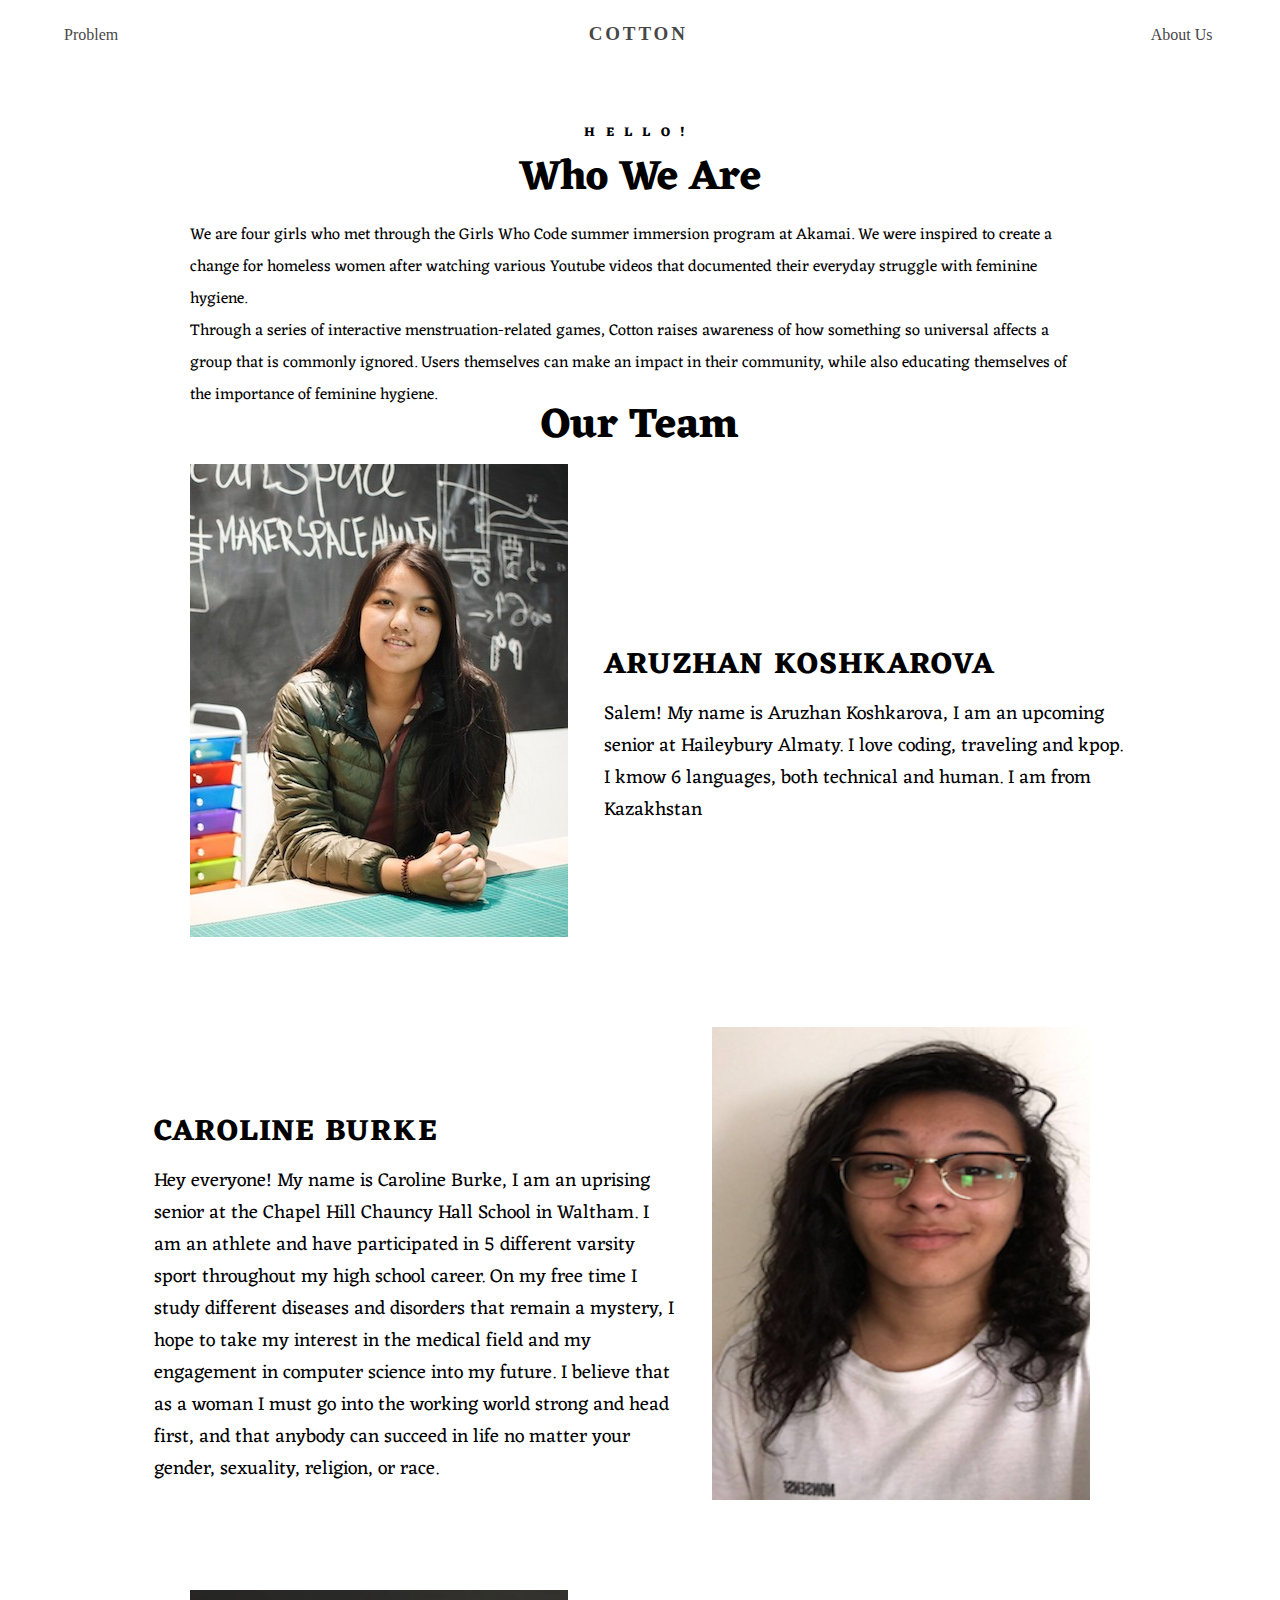
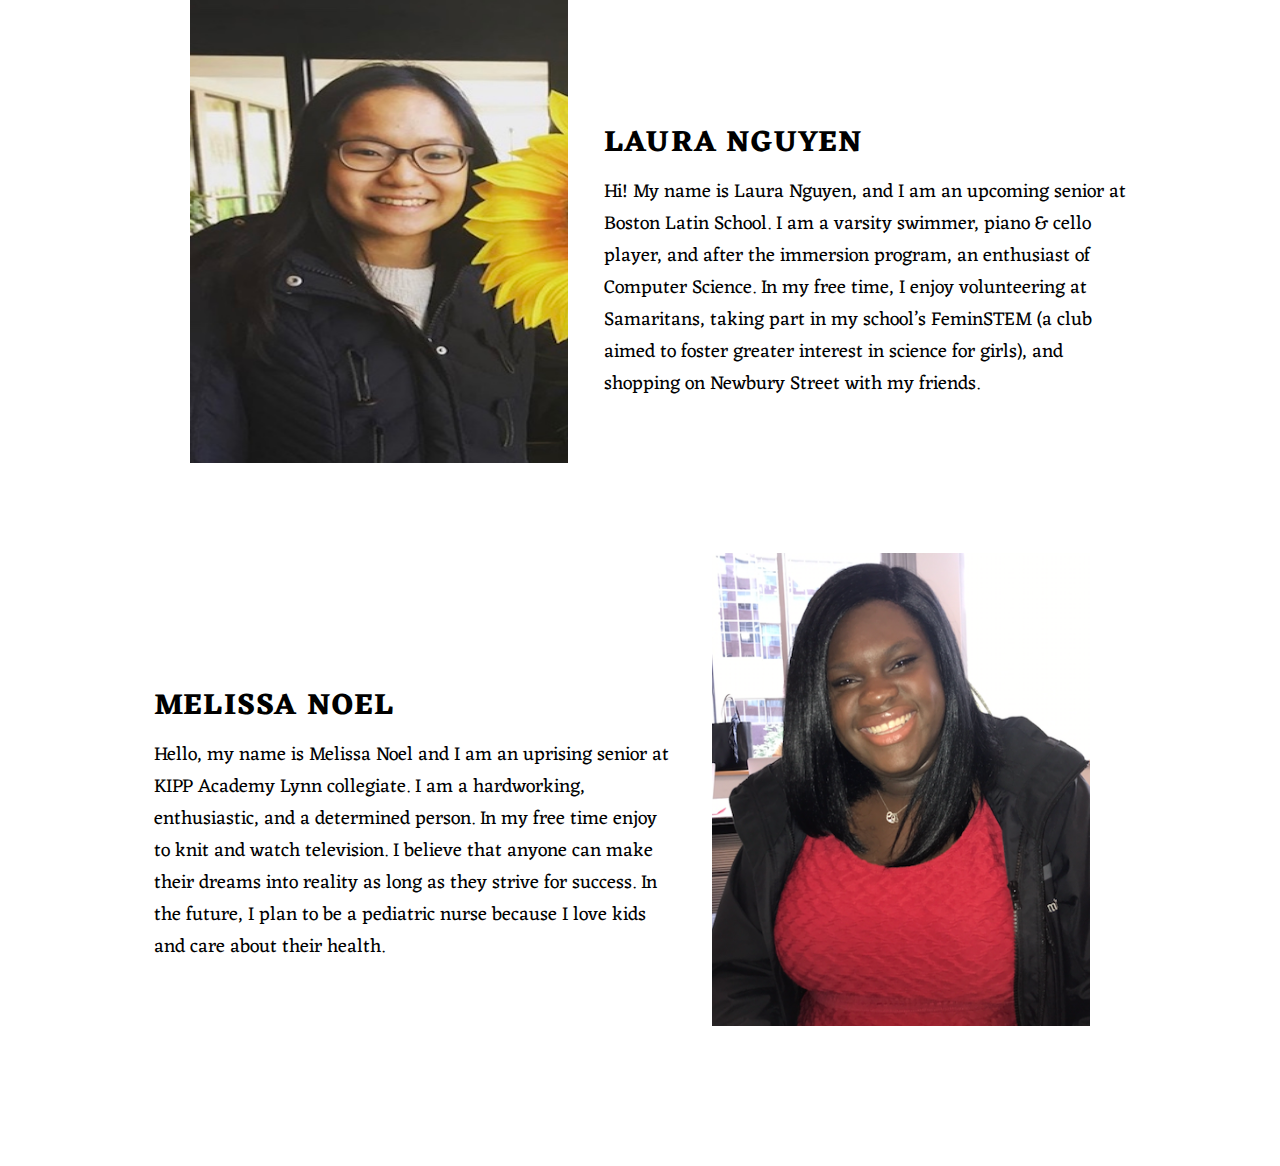
==== about.html @ e8cbbf03 "Update about.html" ====
<!DOCTYPE html>
<html lang="en" dir="ltr">
  <head>
    <meta charset="utf-8">
    <title>Cotton | About Us</title>
    <link rel="stylesheet" href="assets/css/main.css">
    <link href="https://fonts.googleapis.com/css?family=Eczar" rel="stylesheet">


  </head>
  <body>
    <header class="site-header">
      <div class="problem">
        <a href="problem.html">
          <span>Problem</span>
        </a>
      </div>
      <div class="cotton">
        <a href="index.html">
          <span>Cotton</span>
        </a>
      </div>
      <div class="about">
        <a href="about.html">
          <span>About Us</span>
        </a>
      </div>
    </header>
      <!-- <div class="container">
        <div class="welcome">
          <h2>
            <span>Welcome</span>
          </h2>
        </div>
      </div> -->
      <div class="main-about">
        <div class="who">
          <h3>hello!</h3>
          <h1>Who We Are</h1>
        </div>
        <p>We are four girls who met through the Girls Who Code summer immersion program at Akamai. We were inspired to create a change for homeless women after watching various Youtube videos that documented their everyday struggle with feminine hygiene. </p>
        <p>Through a series of interactive menstruation-related games, Cotton raises awareness of how something so universal affects a group that is commonly ignored. Users themselves can make an impact in their community, while also educating themselves of the importance of feminine hygiene.</p>

        <div class="team-block">
          <h1>Our Team</h1>

          <div class="bio-block-left bio-block">
            <div class="portrait">
              <div class="agile-list">
                <img src="assets/img/Aruzhan.jpg" alt="Aruzhan">

              </div>
            </div>

            <div class="bio">
              <div class="bio-info">
                <h2 id="aruzhan">Aruzhan Koshkarova</h2>
                <p>Salem! My name is Aruzhan Koshkarova, I am an upcoming senior at Haileybury Almaty. I love coding, traveling and kpop. I kmow 6 languages, both technical and human. I am from Kazakhstan </p>
              </div>
            </div>
          </div>



          <div class="bio-block-right bio-block">

            <div class="portrait">
              <div class="agile-list">
                <img src="assets/img/Caroline.PNG" alt="Caroline">

              </div>
            </div>

            <div class="bio">
                <div class="bio-info">
                  <h2 id="caroline">Caroline Burke</h2>
                  <p>Hey everyone! My name is Caroline Burke, I am an uprising senior at the Chapel Hill Chauncy Hall School in Waltham. I am an athlete and have participated in 5 different varsity sport throughout my high school career. On my free time I study different diseases and disorders that remain a mystery, I hope to take my interest in the medical field and my engagement in computer science into my future. I believe that as a woman I must go into the working world strong and head first, and that anybody can succeed in life no matter your gender, sexuality, religion, or race. </p>
                </div>
            </div>

          </div>

          <div class="bio-block-left bio-block">
            <div class="portrait">
              <div class="agile-list">
                <img src="assets/img/Laura.jpg" alt="Laura">

              </div>
            </div>

            <div class="bio">
              <div class="bio-info">
                <h2 id="laura">Laura Nguyen</h2>

<p>Hi! My name is Laura Nguyen, and I am an upcoming senior at Boston Latin School. I am a varsity swimmer, piano & cello player, and after the immersion program, an enthusiast of Computer Science. In my free time, I enjoy volunteering at Samaritans, taking part in my school’s FeminSTEM (a club aimed to foster greater interest in science for girls), and shopping on Newbury Street with my friends. </p>

              </div>
            </div>
          </div>


          <div class="bio-block-right bio-block">

            <div class="portrait">
              <div class="agile-list">
                <img src="assets/img/Melissa.PNG" alt="Melissa">

              </div>
            </div>

            <div class="bio">
                <div class="bio-info">
                  <h2 id="melissa">Melissa Noel</h2>
                  <p>Hello, my name is Melissa Noel and I am an uprising senior at KIPP Academy Lynn collegiate. I am a hardworking, enthusiastic, and a determined person. In my free time enjoy to knit and watch television. I believe that anyone can make their dreams into reality as long as they strive for success. In the future, I plan to be a pediatric nurse because I love kids and care about their health.

  </p>
                </div>
            </div>

          </div>




        </div>


<!--

          <div class="column ">
            <div class="aruzhan">
              <img src="assets/img/Aruzhan.jpg" alt="">
            </div>
          </div>


          <div class="column ">
            <div class="caroline">
              <img src="assets/img/Caroline.png" alt="">
            </div>
            <div class="column-info">

            </div>
          </div>


          <div class="column">
            <div class="melissa">
              <img src="assets/img/Melissa.png" alt="">
            </div>
            <div class="column-info">

            </div>
          </div>

          <div class="column ">
            <div class="laura">
              <img src="assets/img/Laura.jpg" alt="">
            </div>
            <div class="column-info">
              <h4>Laura Nguyen</h4>
              <p>Hi! My name is Laura Nguyen, and I am an upcoming senior at Boston Latin School. I am a varsity swimmer, piano & cello player, and after the immersion program, an enthusiast of Computer Science. In my free time, I enjoy volunteering at Samaritans, taking part in my school’s FeminSTEM (a club aimed to foster greater interest in science for girls), and shopping on Newbury Street with my friends. </p>
            </div>
          </div> -->

        <!-- <div class="contact">
          <form action="/action_page.php">
            <label for="fname">First Name</label>
            <input type="text" id="fname" name="firstname" placeholder="Your name..">

            <label for="lname">Last Name</label>
            <input type="text" id="lname" name="lastname" placeholder="Your last name..">

            <label for="country">Country</label>
            <select id="country" name="country">
              <option value="australia">Kazakhstan</option>
              <option value="canada">Canada</option>
              <option value="usa">USA</option>
            </select>

            <input type="submit" value="Submit">
          </form>
        </div> -->
      </div>


  </body>
</html>
---- assets/css/main.css ----
*{
  margin: 0;
  padding: 0;
  border: 0;
}

body{
  background-color: #fff;
  font-family: 'Eczar', serif;
  font-weight: 400;
  font-style: normal;
  font-size: 16px;
  line-height: 2em;
  letter-spacing: 0em;
  text-rendering: optimizeLegibility;

}

a:link{
    text-decoration: none;
    outline: none;
    color: #474747;
}

h1{
  font-size: 36px;
}


.site-header{
  font-family: europa;
  padding-right: 5vw;
  padding-left: 5vw;
  margin: 1.5vw auto;
  margin-bottom: 3.5vh;
}

.problem , .cotton , .about{
  flex: 1 1 0px;
  width: 33%;
  display: inline-block;
  color:#474747;
}

.problem{
  text-align: left;
  color: #474747;
}

.cotton{
  text-align: center;
  text-decoration: none;
  font-weight: 700;
  font-style: normal;
  font-size: 19px;
  line-height: 1.6em;
  letter-spacing: .15em;
  text-transform: uppercase;
  color: #474747;
}

.about{
  text-align: right;
  color: #474747;
}

.container{
  max-width: 1200px;
  margin: 0 auto;
}

.banner-wrapper{
  background-repeat: no-repeat;
  background-position: top;
}

.logo{
  text-align: center;
  margin: 0 auto;
  vertical-align: middle;
  padding-top: 150px;
  padding-bottom: 150px;
}

.logo img{
  margin-bottom: 10px;
  display: block;
  margin-left: auto;
  margin-right: auto;
  background-position: center;

}

.motto{
  margin-top: 10px;
}
.motto h2{
  font-family: 'Eczar', serif;
  text-align: center;
  font-weight: 500;
  font-style: normal;
  font-size: 18px;
  line-height: 3em;
  letter-spacing: 0em;
  text-transform: uppercase;
}

.purpose{
  max-width: 1000px;
  margin: 0 auto;

}

.purpose-info{
  font-size:20px;
}

.copy{
  float: right;
}

.main-slider{
  padding-top: 50px;
  overflow: hidden;
  min-height: 615px;

  max-width: 1000px;
  position: relative;
  margin: auto;
}

.item{
  overflow: hidden;
}


.slider-list{
	position: relative;
}

/* .electric-tower{
	width: 900px;
	min-height: 600px;
	float: left;
	background-position: cover;
	background-position-y:center;
} */

.period{
  width: auto;
  height: auto;
}


.w3-content{
  /* max-width:980px; */
  margin:auto;
}

.w3-section,.w3-code{
  margin-top:16px!important;
  margin-bottom:16px!important;
}

.problem-info{
  margin-top: 2%;
}

.problem-container{
  max-width: 900px;
  margin: 0 auto;
}

.row-number{
  display: inline-block;
  width: 32%;
  float: left;
  margin-left: 5px;

}

.row-info{
  display: inline-block;
  width: 65%;
  margin-left: 20px;
}

.row{
  margin-bottom: 10%;
}


.welcome{
  text-align: center;
  margin: 0 auto;
  vertical-align: middle;
  padding-top: 80px;
  padding-bottom: 80px;
}

.welcome span{
  border-bottom: 3px solid #231f20;
  font-weight: 700;
  line-height: 1em;
  letter-spacing: .135em;
  padding-bottom: .125em;
  text-transform: uppercase;
}


.main-about{
  padding: 50px 8%;
  max-width: 900px;
  margin: 0 auto;
}

.who{
  padding-left: 17px;
  padding-right: 17px;
}


.who h3{
  /* font-family: 'BrownStd-Bold' !important; */
  letter-spacing: .8em !important;
  color: #000;
  font-size: 13px;
  line-height: 0px !important;
  text-align: center;
  text-transform: uppercase;
  margin: 0em 0 .5em;
}

.who h1{
  font-size: 42px !important;
  text-align: center;
  /* font-family: 'BrownStd-Regular' !important; */
  color: #000;
  max-width: 1000px !important;
  margin: 0 auto !important;
  font-weight: 700;
  text-transform: none;
  font-style: normal;
  letter-spacing: 0px;
  text-decoration: none;
  line-height: 80px;
}


.column{
  display: inline-block;
  margin-top: 10px;
  margin-left: 20px;
  margin-right: 20px;
  max-width: 300px
}

.column-info h4{
  text-align: center;
  margin: 0 auto !important;
}


.contact {
  margin-top: 50px;
  border-radius: 5px;
  padding: 20px;
  border-color: #f2f2f2;
  border-style: solid;
  border-width: 3px;
}

/* .aruzhan{
  border-radius: 50%;
  border-width: 1px;
  border-style: solid;
  width: 200px;
  height: 200px;
  overflow: hidden;
  display: inline-block;
  border-color: #6e6e6e;
  text-align: center;
}

.aruzhan img{
  width: 250px;
  height: 300px;
  vertical-align: middle;
}

.caroline{
  border-radius: 50%;
  border-width: 1px;
  border-style: solid;
  width: 200px;
  height: 200px;
  overflow: hidden;
  display: inline-block;
  border-color: #6e6e6e;
  text-align: center;
}

.caroline img{
  width: 200px;
  height: 280px;
  vertical-align: middle;
}

.melissa{
  border-radius: 50%;
  border-width: 1px;
  border-style: solid;
  width: 200px;
  height: 200px;
  overflow: hidden;
  display: inline-block;
  border-color: #6e6e6e;
  text-align: center;
}

.melissa img{
  width: 240px;
  height: 280px;
  vertical-align: middle;
}

.laura{
  border-radius: 50%;
  border-width: 1px;
  border-style: solid;
  width: 200px;
  height: 200px;
  overflow: hidden;
  display: inline-block;
  border-color: #6e6e6e;
  text-align: center;
}

.laura img{
  width: 220px;
  height: 340px;
} */
.team-block .bio-block-left .portrait{
  width: 42%;
  margin-right: auto;
  position: relative;
}

.team-block .bio-block-right .portrait {
  width: 42%;
  margin-left: auto;
  position: relative;

}

.team-block .bio-block{
  display: flex;
  -webkit-box-orient: horizontal;
  -webkit-box-direction: normal;
  flex-direction: row;
  -webkit-box-pack: center;
  justify-content: center;
  flex-wrap: wrap;
  width: 100%;
  position: relative;
  margin-bottom: 10%;
}


.team-block h1{
  /* letter-spacing: .8em !important; */
  color: #000;
  font-size: 42px !important;
  /* line-height: 0px !important; */
  text-align: center;
  /* text-transform: uppercase; */
  margin: 0em 0 .5em;
}

.agile-list{
  display: block;
  overflow: hidden;
  position: relative;
  width: 100%;
}

.agile-list img{
  width: 400px;
  height: 473px;
  vertical-align: middle;
}

.team-block .bio-block-left .bio {
    width: 58%;
    position: absolute;
    top: 50%;
    left: 46%;
    -webkit-transform: translateY(-50%);
    transform: translateY(-50%);
    z-index: 103;
}


.team-block .bio-block-right .bio {
  width: 58%;
  position: absolute;
  top: 50%;
  right: 46%;
  -webkit-transform: translateY(-50%);
  transform: translateY(-50%);
  z-index: 103;
}

.bio-info{
  transform: matrix(1, 0, 0, 1, 0, 37.4198);
}

.team-block .bio-block .bio h2 {
    text-transform: uppercase;
    letter-spacing: .075rem;
    padding-bottom: 1rem;
    font-size: 30px!important;

}

.team-block .bio-block .bio p {
    font-size: 1.2rem;
}


input[type=text], select {
    width: 100%;
    padding: 12px 20px;
    margin: 8px 0;
    display: inline-block;
    border: 1px solid #ccc;
    border-radius: 4px;
    box-sizing: border-box;
}

input[type=submit] {
    width: 100%;
    background-color: #4CAF50;
    color: white;
    padding: 14px 20px;
    margin: 8px 0;
    border: none;
    border-radius: 4px;
    cursor: pointer;
}

input[type=submit]:hover {
    background-color: #45a049;
}




.button {
  display: inline-block;
  border-radius: 4px;
  /* background-color: #2196F3; */
  background-color: #A0D755;
  border: none;
  color: #FFFFFF;
  text-align: center;
  font-size: 28px;
  padding: 20px;
  width: 200px;
  transition: all 0.5s;
  cursor: pointer;
  margin: 5px;
}


.button-wrapper{
  text-align: center;
  margin-top: 5%;
}

.button span {
  cursor: pointer;
  display: inline-block;
  position: relative;
  transition: 0.5s;
}

.button span:after {
  content: '\00bb';
  position: absolute;
  opacity: 0;
  top: 0;
  right: -20px;
  transition: 0.5s;
}

.button:hover span {
  padding-right: 25px;
}

.button:hover span:after {
  opacity: 1;
  right: 0;
}


.game-block{
  margin-top: 60px;
  text-align: center;
  display: block;
}

.game-column{
  margin-top: 40px;
  width:32%;
  text-align: center;
  display: inline-block;
  float: left;
}

.game-picture img{
  vertical-align: middle;
  width: 300px;
  height: 250px;
}

.game-container{
  text-align: center;
}
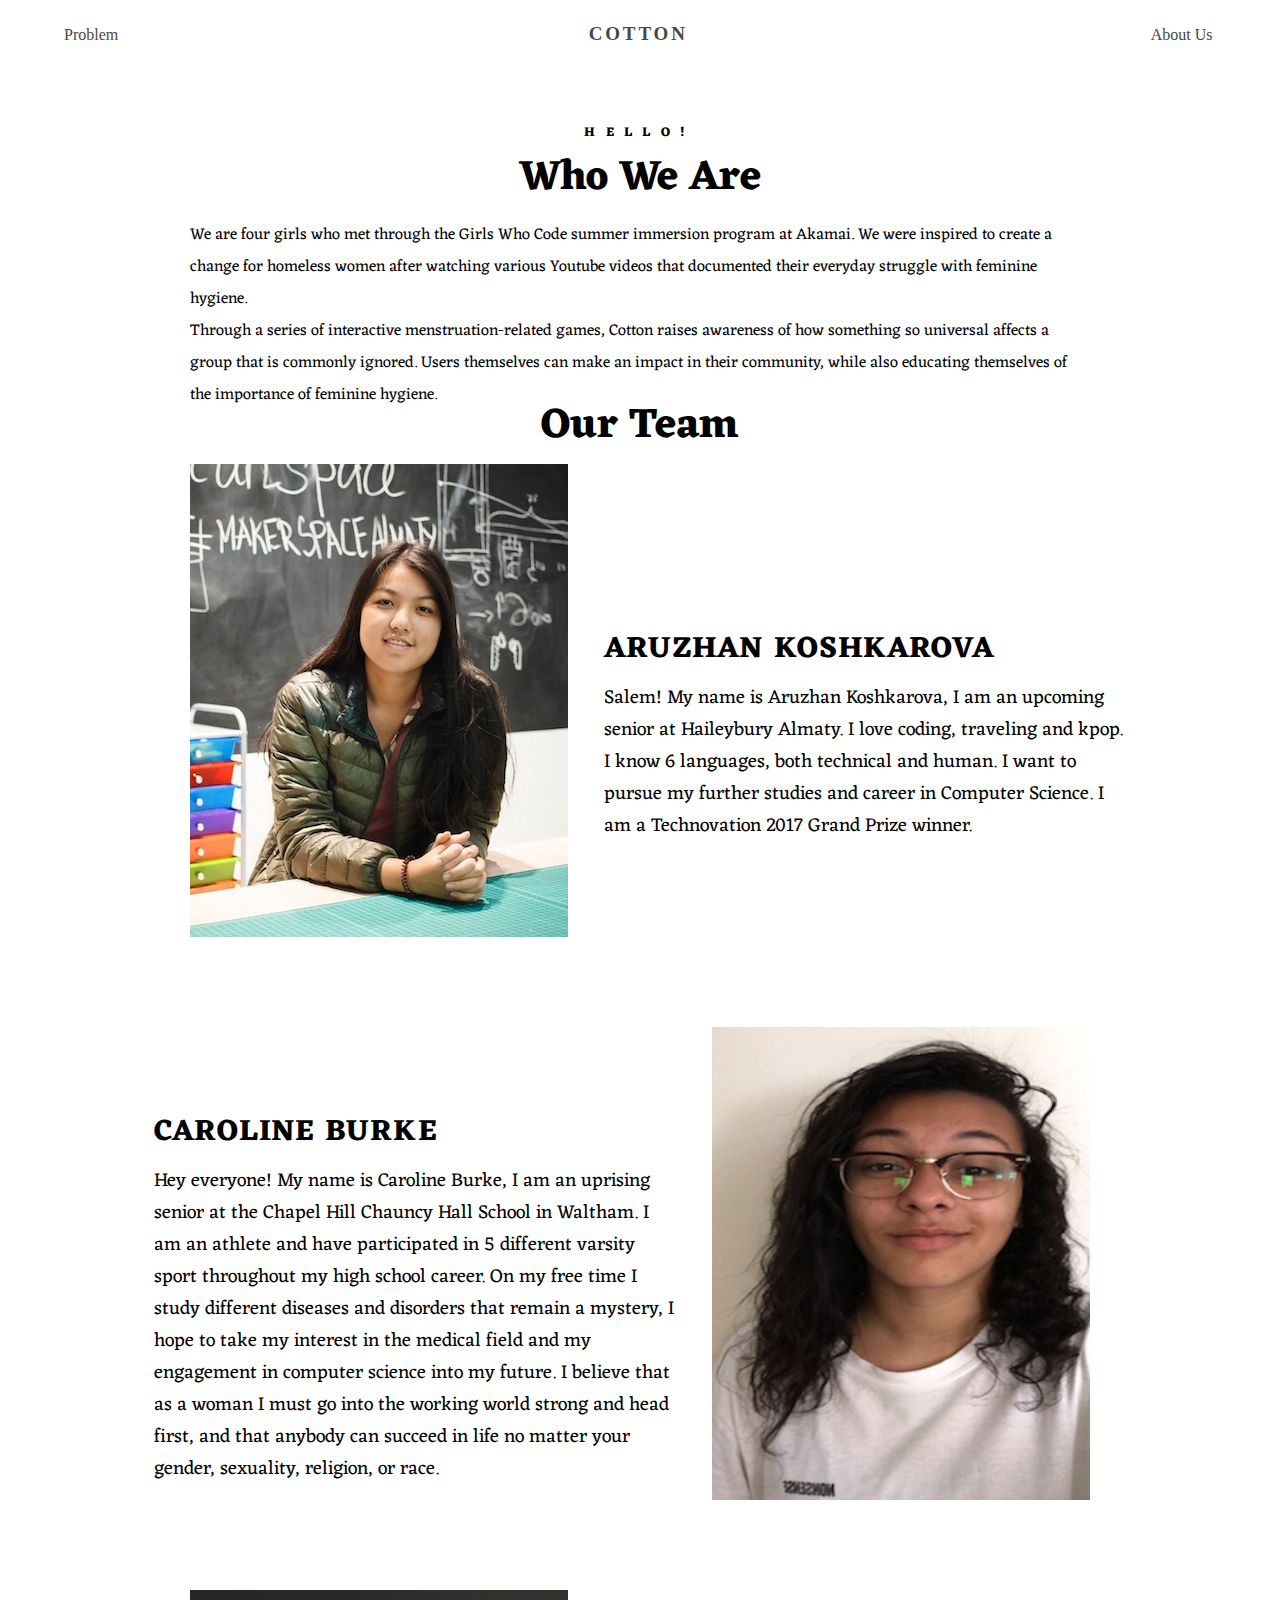
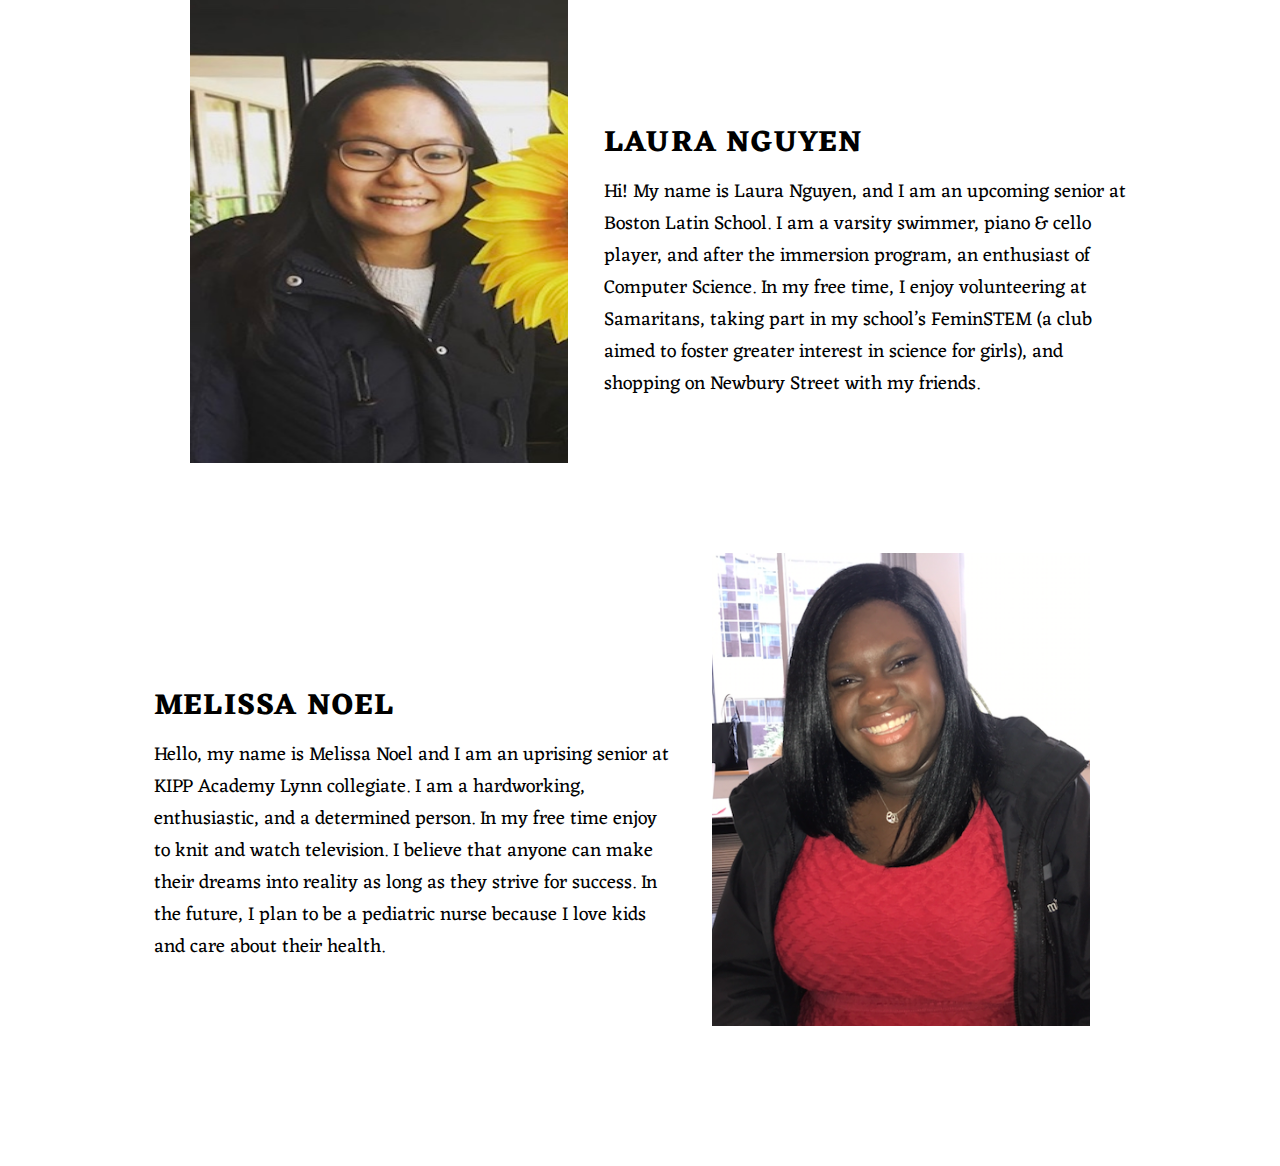
==== commit 3eedc4ee: "Changed the images names and bio-info about Aruzhan" ====
--- a/about.html
+++ b/about.html
@@ -55,7 +55,7 @@
             <div class="bio">
               <div class="bio-info">
                 <h2 id="aruzhan">Aruzhan Koshkarova</h2>
-                <p>Salem! My name is Aruzhan Koshkarova, I am an upcoming senior at Haileybury Almaty. I love coding, traveling and kpop. I kmow 6 languages, both technical and human. I am from Kazakhstan </p>
+                <p>Salem! My name is Aruzhan Koshkarova, I am an upcoming senior at Haileybury Almaty. I love coding, traveling and kpop. I know 6 languages, both technical and human. I want to pursue my further studies and career in Computer Science. I am a Technovation 2017 Grand Prize winner.</p>
               </div>
             </div>
           </div>
@@ -66,7 +66,7 @@
 
             <div class="portrait">
               <div class="agile-list">
-                <img src="assets/img/Caroline.PNG" alt="Caroline">
+                <img src="assets/img/Caroline.PNG" alt="Caroline"/>
 
               </div>
             </div>
@@ -83,7 +83,7 @@
           <div class="bio-block-left bio-block">
             <div class="portrait">
               <div class="agile-list">
-                <img src="assets/img/Laura.jpg" alt="Laura">
+                <img src="assets/img/Laura.jpg" alt="Laura"/>
 
               </div>
             </div>
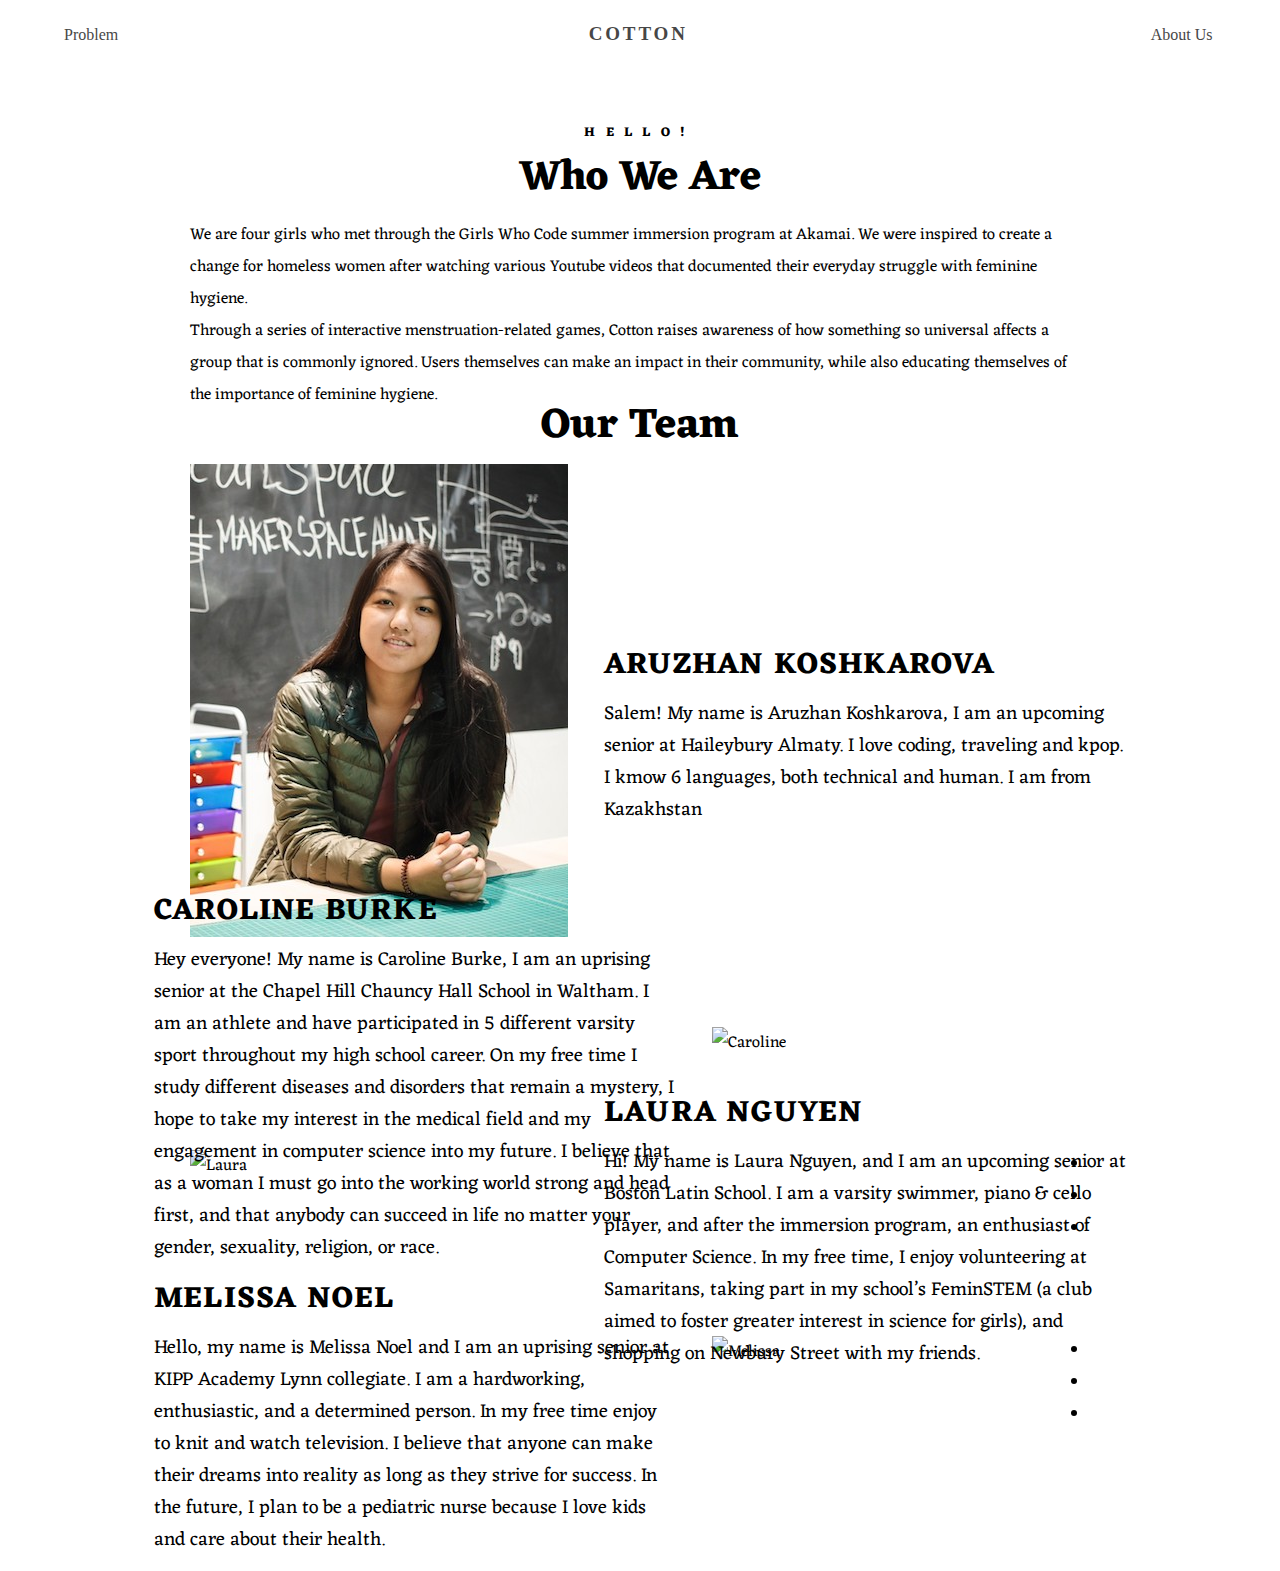
==== commit b5dc069d: "Update about.html" ====
--- a/about.html
+++ b/about.html
@@ -5,6 +5,12 @@
     <title>Cotton | About Us</title>
     <link rel="stylesheet" href="assets/css/main.css">
     <link href="https://fonts.googleapis.com/css?family=Eczar" rel="stylesheet">
+
+
+    <link type="text/css" media="all" href="assets/css/animate.css" rel="stylesheet" />
+
+    <link rel="stylesheet" href="https://use.fontawesome.com/releases/v5.2.0/css/all.css" integrity="sha384-hWVjflwFxL6sNzntih27bfxkr27PmbbK/iSvJ+a4+0owXq79v+lsFkW54bOGbiDQ" crossorigin="anonymous">
+
 
 
   </head>
@@ -55,8 +61,12 @@
             <div class="bio">
               <div class="bio-info">
                 <h2 id="aruzhan">Aruzhan Koshkarova</h2>
-                <p>Salem! My name is Aruzhan Koshkarova, I am an upcoming senior at Haileybury Almaty. I love coding, traveling and kpop. I know 6 languages, both technical and human. I want to pursue my further studies and career in Computer Science. I am a Technovation 2017 Grand Prize winner.</p>
-              </div>
+                <p>Salem! My name is Aruzhan Koshkarova, I am an upcoming senior at Haileybury Almaty. I love coding, traveling and kpop. I kmow 6 languages, both technical and human. I am from Kazakhstan </p>
+              </div>
+            </div>
+
+            <div class="">
+
             </div>
           </div>
 
@@ -66,7 +76,7 @@
 
             <div class="portrait">
               <div class="agile-list">
-                <img src="assets/img/Caroline.PNG" alt="Caroline"/>
+                <img src="assets/img/Caroline.png" alt="Caroline">
 
               </div>
             </div>
@@ -83,7 +93,7 @@
           <div class="bio-block-left bio-block">
             <div class="portrait">
               <div class="agile-list">
-                <img src="assets/img/Laura.jpg" alt="Laura"/>
+                <img src="assets/img/laura.jpg" alt="Laura">
 
               </div>
             </div>
@@ -96,6 +106,15 @@
 
               </div>
             </div>
+
+            <div class="social">
+              <ul class="animated" data-animation="fadeIn" data-animation-delay="600">
+                  <!-- social icons -->
+                  <li><a class="ukie-icons hover-animate" href="https://github.com/oi7"><i class="fa fa-github"></i></a></li>
+                  <li><a class="ukie-icons hover-animate" href="https://www.linkedin.com/in/aruzhankoshkarova/"><i class="fa fa-linkedin"></i></a></li>
+                  <li><a class="ukie-icons hover-animate" href="https://www.youtube.com/channel/UCz8r_tDE19A_OWgdfBYfu8Q"><i class="fa fa-youtube"></i></a></li>
+              </ul>
+            </div>
           </div>
 
 
@@ -103,7 +122,7 @@
 
             <div class="portrait">
               <div class="agile-list">
-                <img src="assets/img/Melissa.PNG" alt="Melissa">
+                <img src="assets/img/melissa.png" alt="Melissa">
 
               </div>
             </div>
@@ -115,6 +134,15 @@
 
   </p>
                 </div>
+            </div>
+
+            <div class="social">
+              <ul class="animated" data-animation="fadeIn" data-animation-delay="600">
+                  <!-- social icons -->
+                  <li><a class="ukie-icons hover-animate" href="https://github.com/oi7"><i class="fa fa-github"></i></a></li>
+                  <li><a class="ukie-icons hover-animate" href="https://www.linkedin.com/in/aruzhankoshkarova/"><i class="fa fa-linkedin"></i></a></li>
+                  <li><a class="ukie-icons hover-animate" href="https://www.youtube.com/channel/UCz8r_tDE19A_OWgdfBYfu8Q"><i class="fa fa-youtube"></i></a></li>
+              </ul>
             </div>
 
           </div>
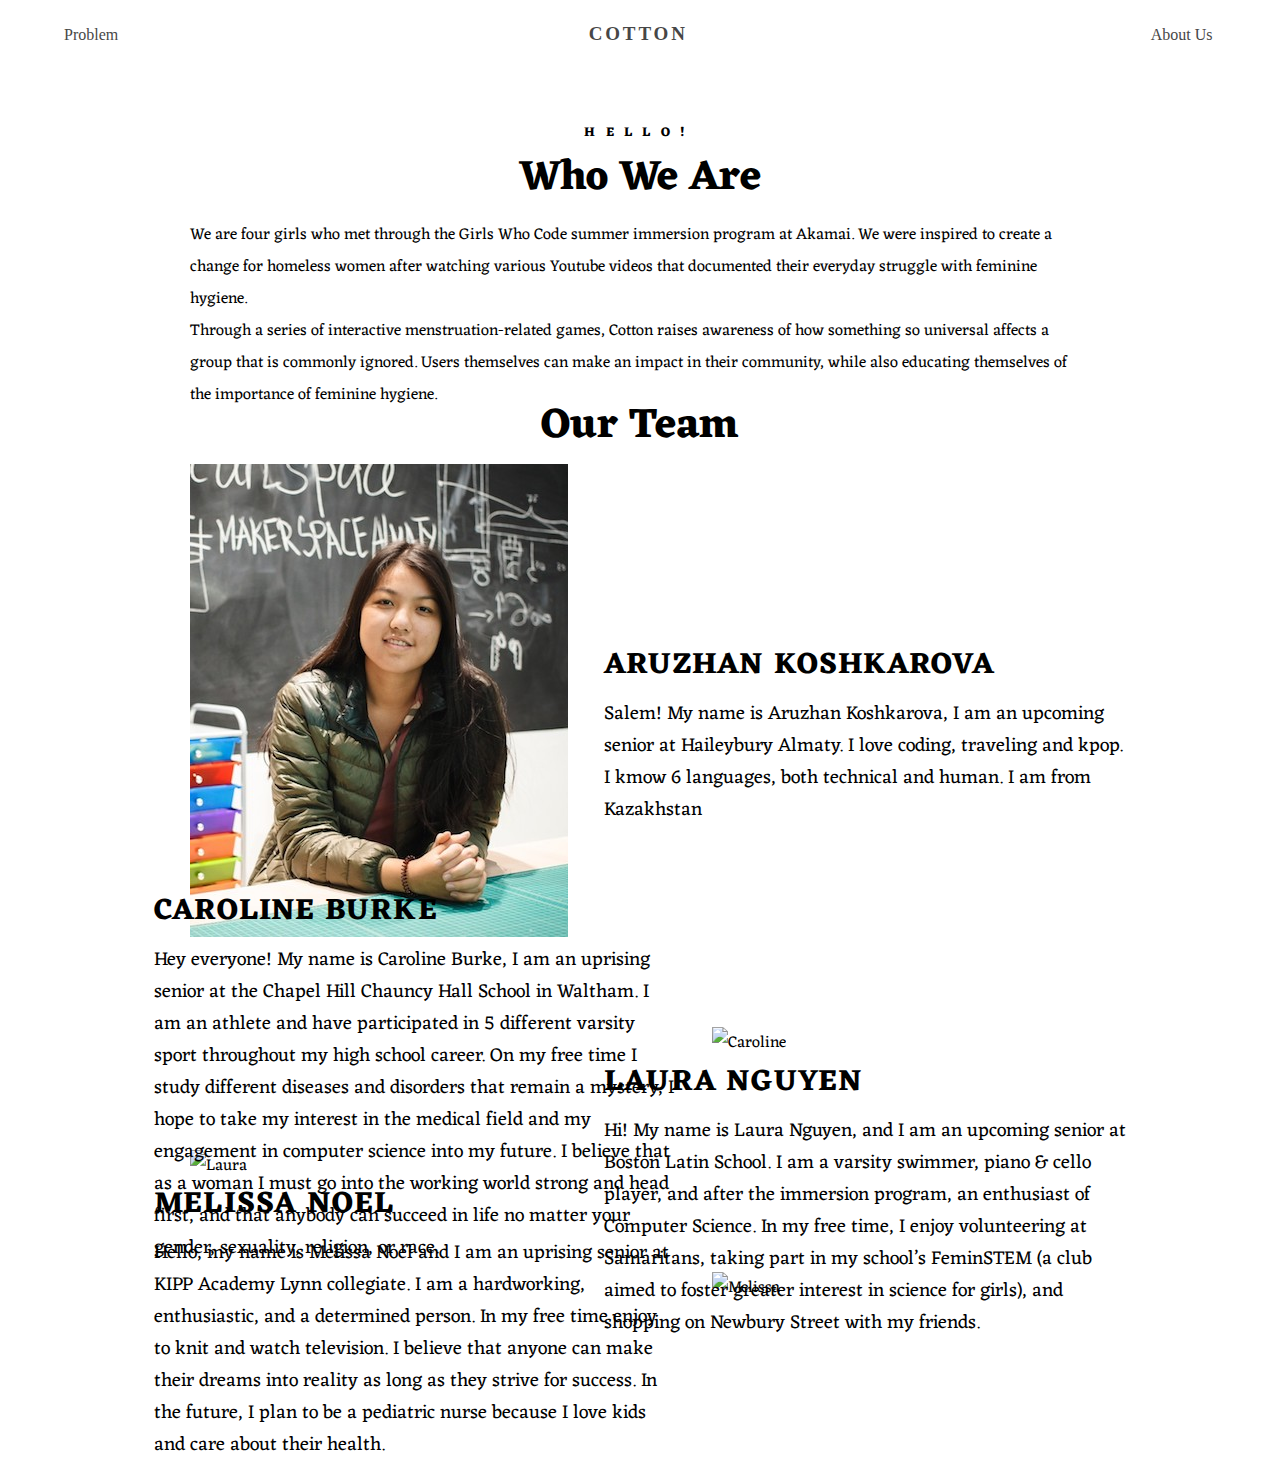
==== commit 74bfc144: "Update about.html" ====
--- a/about.html
+++ b/about.html
@@ -107,14 +107,7 @@
               </div>
             </div>
 
-            <div class="social">
-              <ul class="animated" data-animation="fadeIn" data-animation-delay="600">
-                  <!-- social icons -->
-                  <li><a class="ukie-icons hover-animate" href="https://github.com/oi7"><i class="fa fa-github"></i></a></li>
-                  <li><a class="ukie-icons hover-animate" href="https://www.linkedin.com/in/aruzhankoshkarova/"><i class="fa fa-linkedin"></i></a></li>
-                  <li><a class="ukie-icons hover-animate" href="https://www.youtube.com/channel/UCz8r_tDE19A_OWgdfBYfu8Q"><i class="fa fa-youtube"></i></a></li>
-              </ul>
-            </div>
+            
           </div>
 
 
@@ -136,14 +129,7 @@
                 </div>
             </div>
 
-            <div class="social">
-              <ul class="animated" data-animation="fadeIn" data-animation-delay="600">
-                  <!-- social icons -->
-                  <li><a class="ukie-icons hover-animate" href="https://github.com/oi7"><i class="fa fa-github"></i></a></li>
-                  <li><a class="ukie-icons hover-animate" href="https://www.linkedin.com/in/aruzhankoshkarova/"><i class="fa fa-linkedin"></i></a></li>
-                  <li><a class="ukie-icons hover-animate" href="https://www.youtube.com/channel/UCz8r_tDE19A_OWgdfBYfu8Q"><i class="fa fa-youtube"></i></a></li>
-              </ul>
-            </div>
+
 
           </div>
 
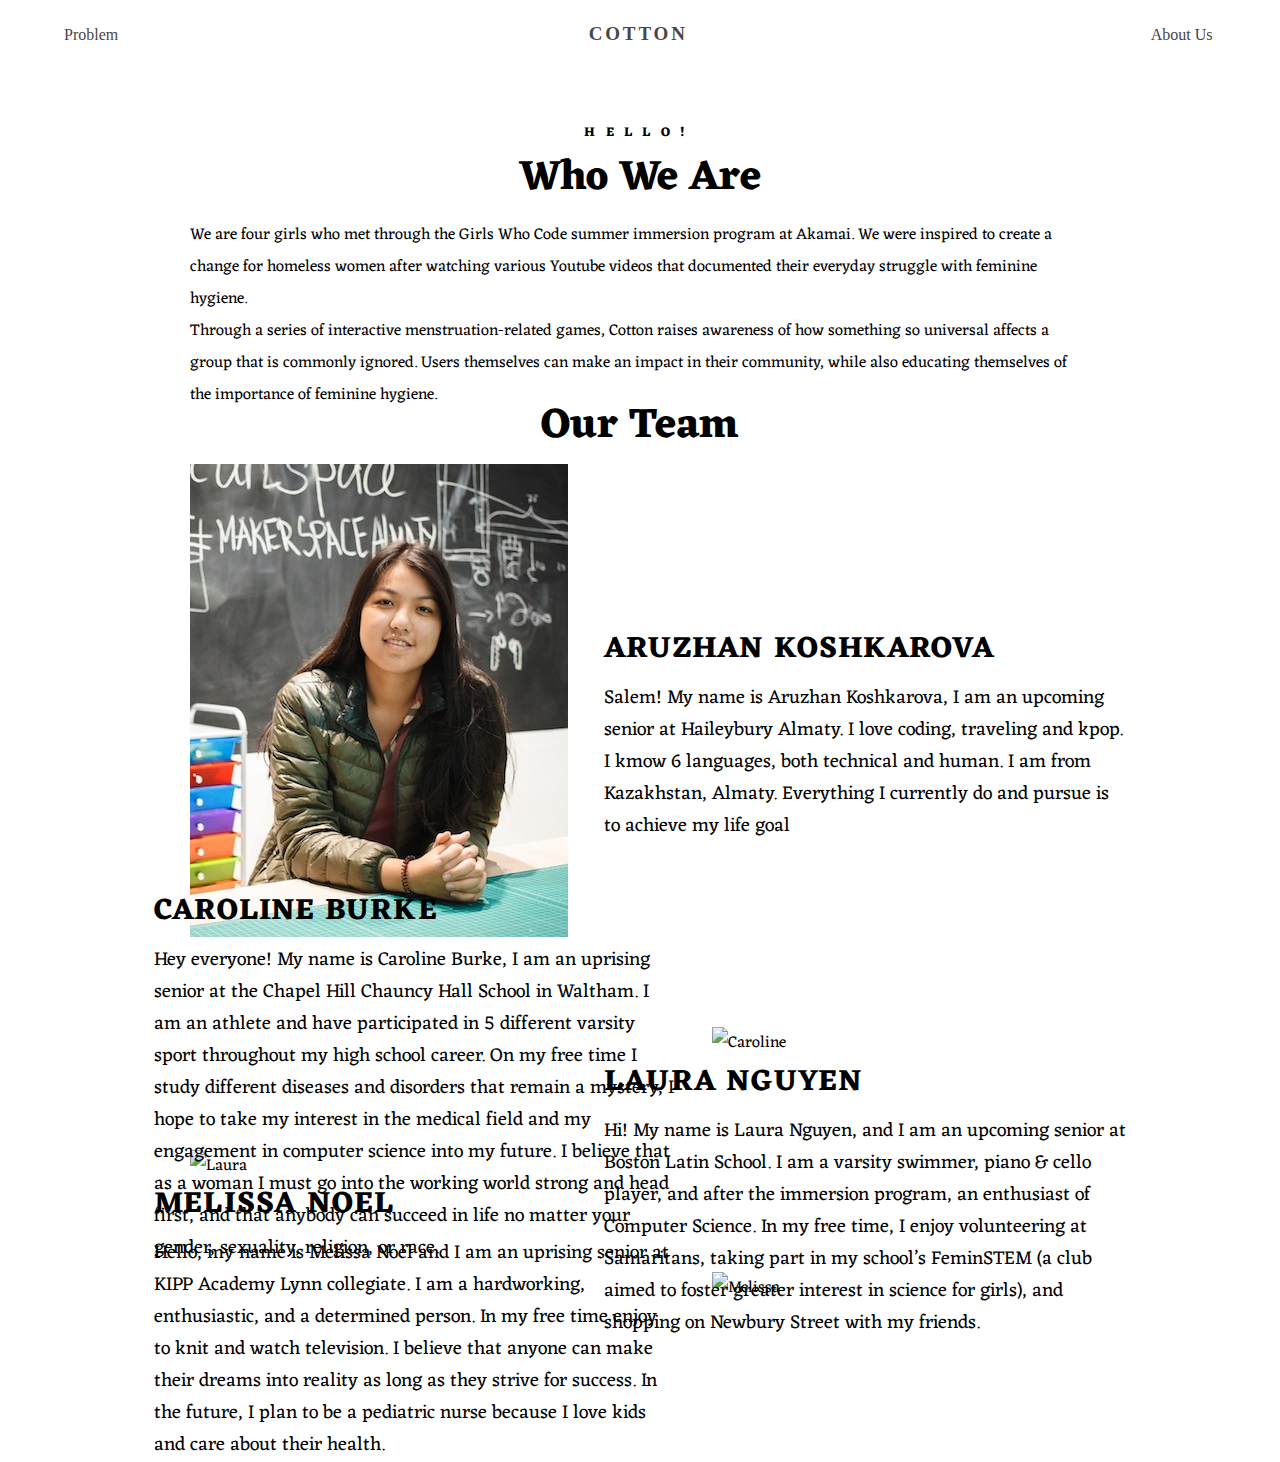
==== commit 5a9e795a: "Update about.html" ====
--- a/about.html
+++ b/about.html
@@ -7,9 +7,7 @@
     <link href="https://fonts.googleapis.com/css?family=Eczar" rel="stylesheet">
 
 
-    <link type="text/css" media="all" href="assets/css/animate.css" rel="stylesheet" />
-
-    <link rel="stylesheet" href="https://use.fontawesome.com/releases/v5.2.0/css/all.css" integrity="sha384-hWVjflwFxL6sNzntih27bfxkr27PmbbK/iSvJ+a4+0owXq79v+lsFkW54bOGbiDQ" crossorigin="anonymous">
+
 
 
 
@@ -61,7 +59,7 @@
             <div class="bio">
               <div class="bio-info">
                 <h2 id="aruzhan">Aruzhan Koshkarova</h2>
-                <p>Salem! My name is Aruzhan Koshkarova, I am an upcoming senior at Haileybury Almaty. I love coding, traveling and kpop. I kmow 6 languages, both technical and human. I am from Kazakhstan </p>
+                <p>Salem! My name is Aruzhan Koshkarova, I am an upcoming senior at Haileybury Almaty. I love coding, traveling and kpop. I kmow 6 languages, both technical and human. I am from Kazakhstan, Almaty. Everything I currently do and pursue is to achieve my life goal</p>
               </div>
             </div>
 
@@ -107,7 +105,7 @@
               </div>
             </div>
 
-            
+
           </div>
 
 
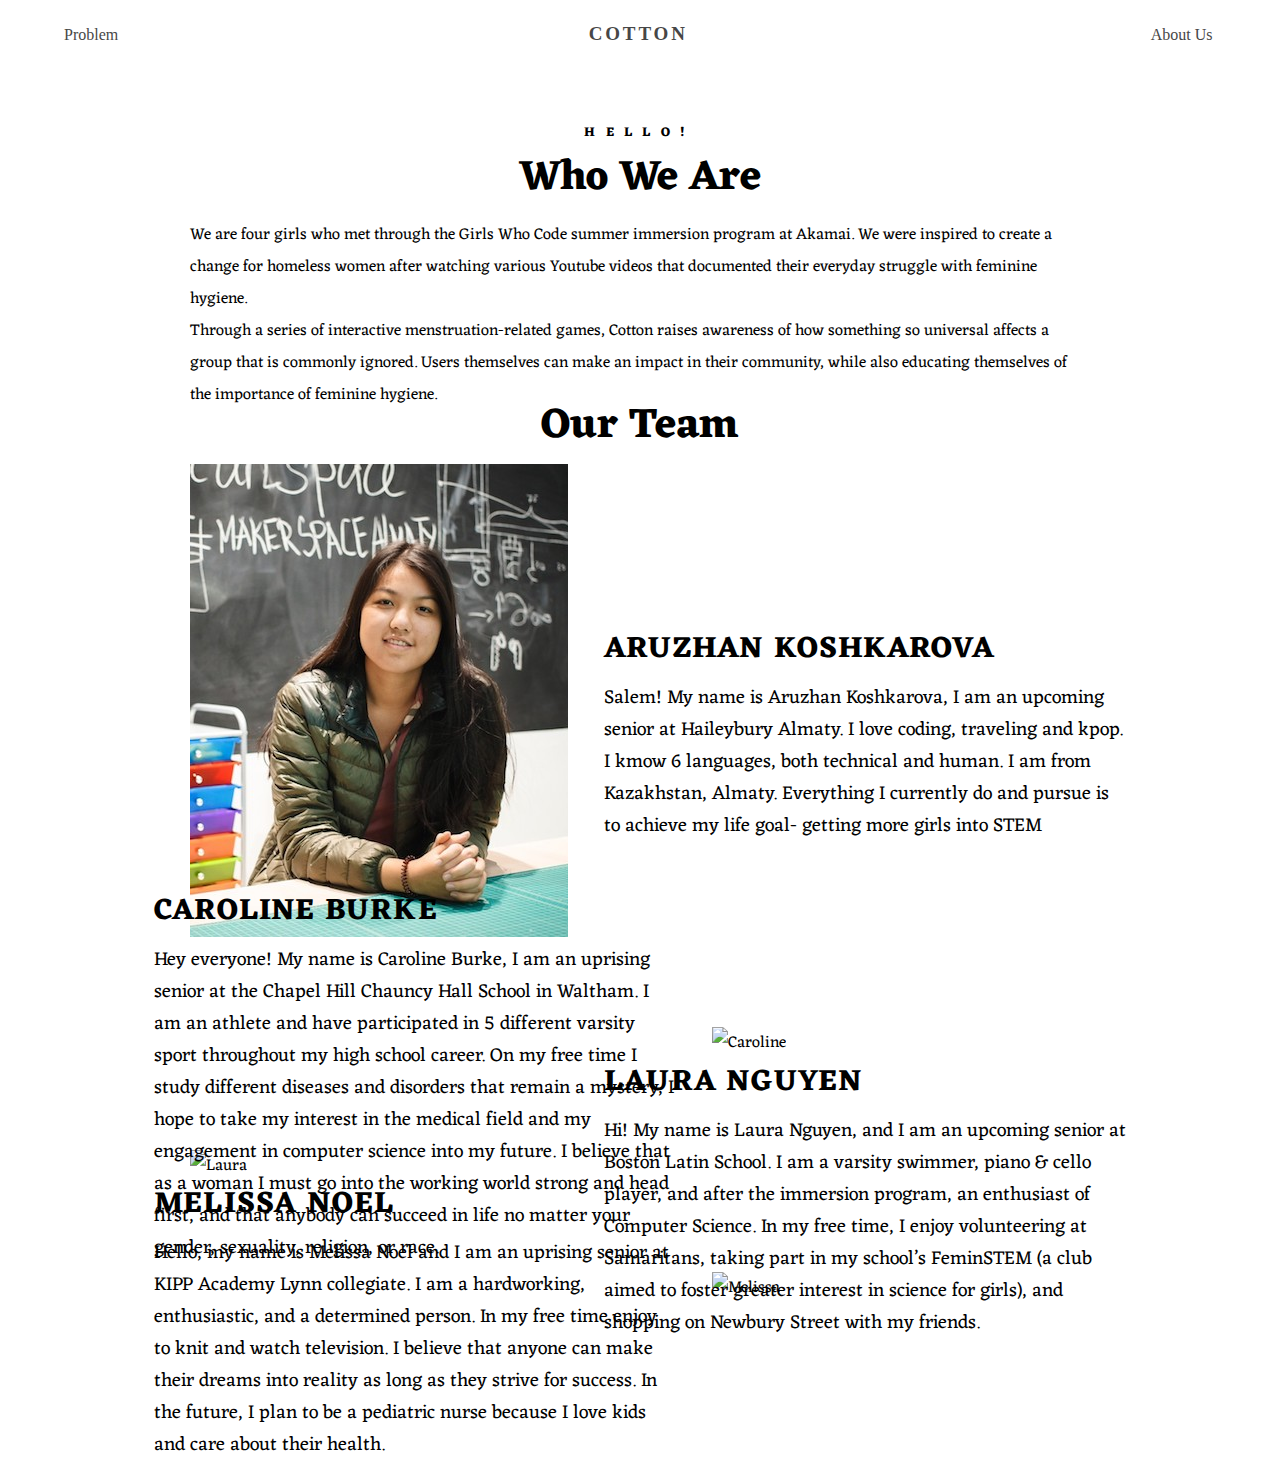
==== commit 8935523e: "Update about.html" ====
--- a/about.html
+++ b/about.html
@@ -59,7 +59,7 @@
             <div class="bio">
               <div class="bio-info">
                 <h2 id="aruzhan">Aruzhan Koshkarova</h2>
-                <p>Salem! My name is Aruzhan Koshkarova, I am an upcoming senior at Haileybury Almaty. I love coding, traveling and kpop. I kmow 6 languages, both technical and human. I am from Kazakhstan, Almaty. Everything I currently do and pursue is to achieve my life goal</p>
+                <p>Salem! My name is Aruzhan Koshkarova, I am an upcoming senior at Haileybury Almaty. I love coding, traveling and kpop. I kmow 6 languages, both technical and human. I am from Kazakhstan, Almaty. Everything I currently do and pursue is to achieve my life goal- getting more girls into STEM</p>
               </div>
             </div>
 
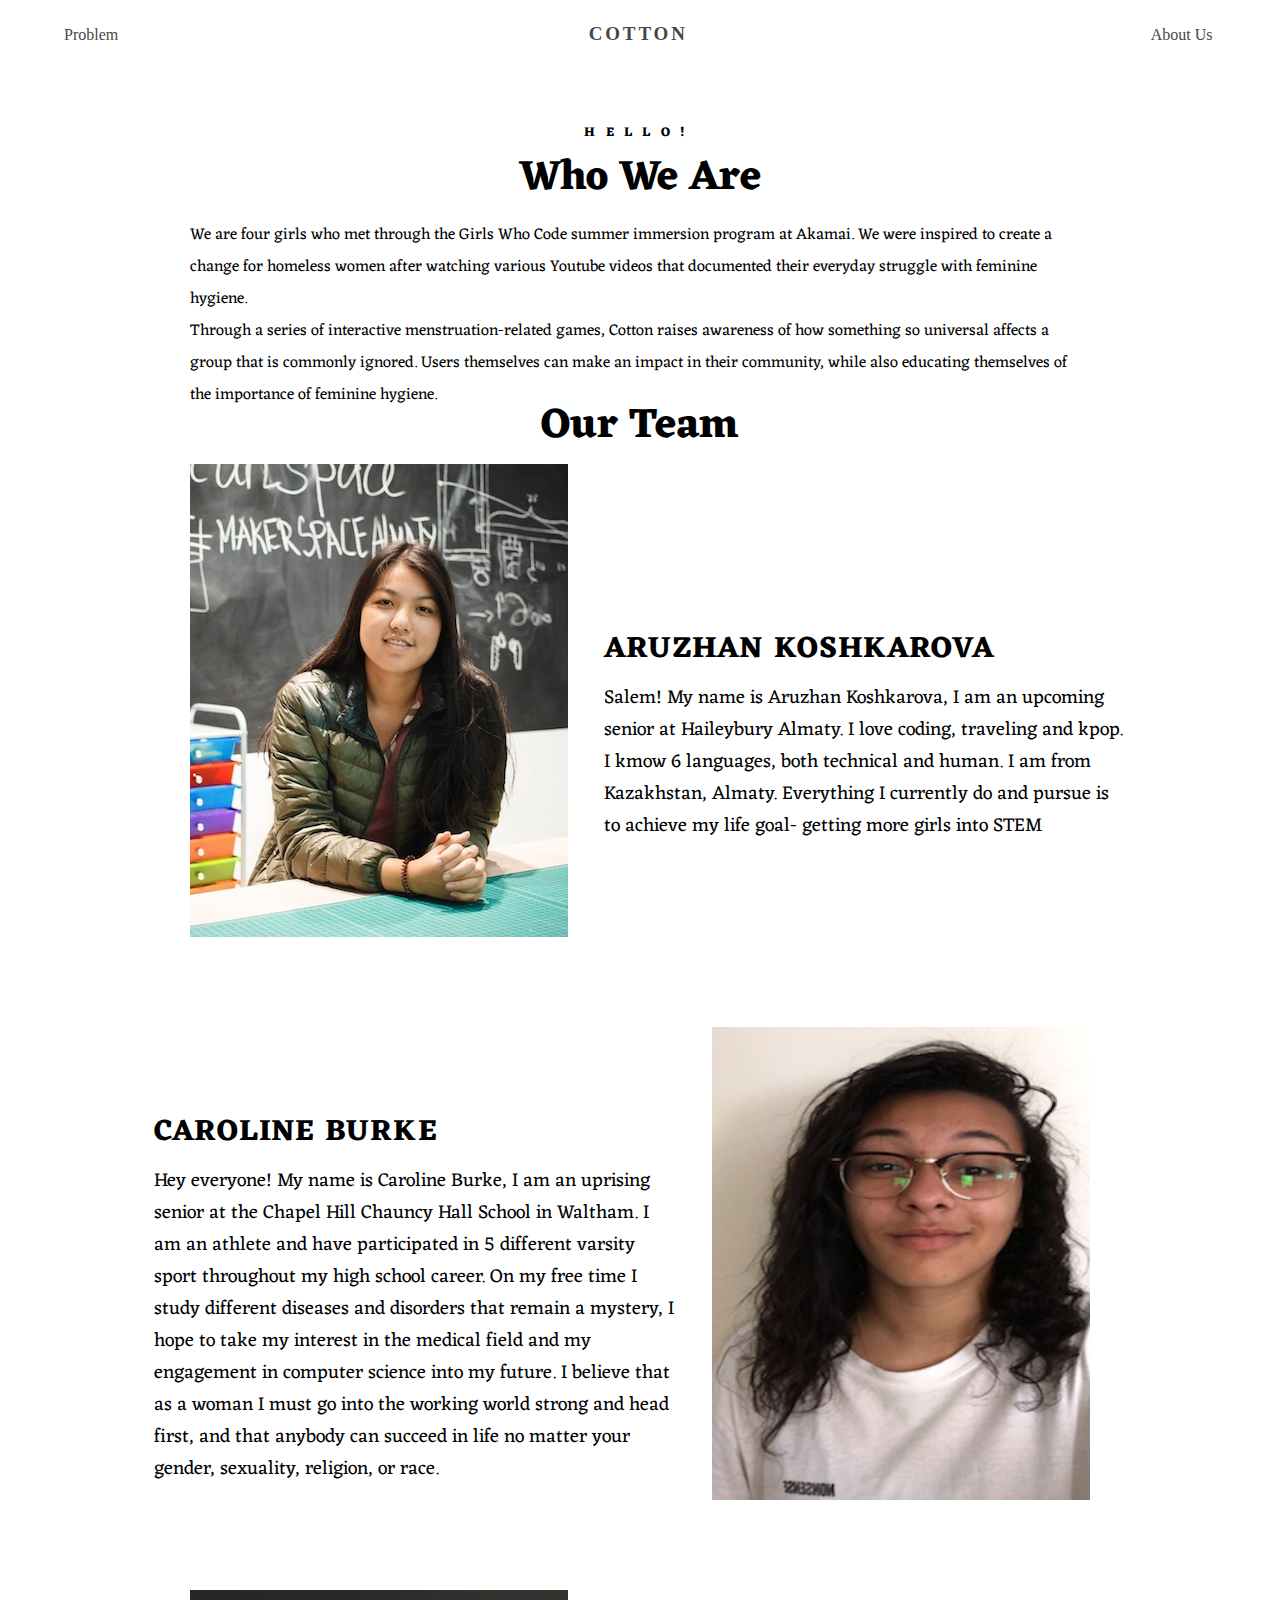
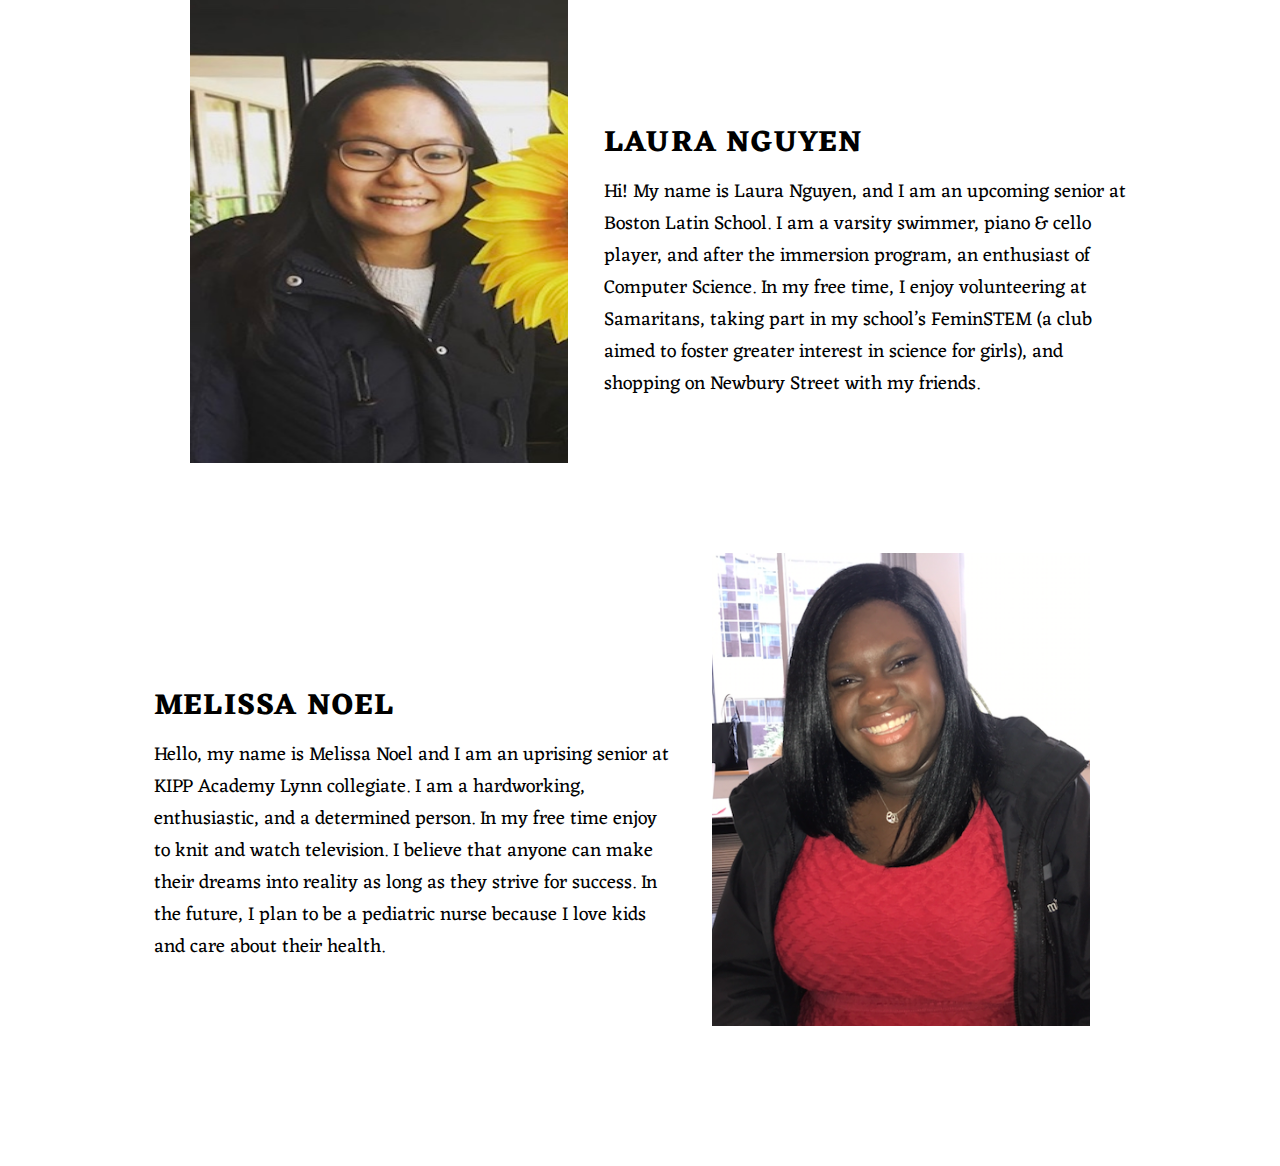
==== commit a491bcba: "Update about.html" ====
--- a/about.html
+++ b/about.html
@@ -74,7 +74,7 @@
 
             <div class="portrait">
               <div class="agile-list">
-                <img src="assets/img/Caroline.png" alt="Caroline">
+                <img src="assets/img/Caroline.PNG" alt="Caroline">
 
               </div>
             </div>
@@ -91,7 +91,7 @@
           <div class="bio-block-left bio-block">
             <div class="portrait">
               <div class="agile-list">
-                <img src="assets/img/laura.jpg" alt="Laura">
+                <img src="assets/img/Laura.jpg" alt="Laura">
 
               </div>
             </div>
@@ -113,7 +113,7 @@
 
             <div class="portrait">
               <div class="agile-list">
-                <img src="assets/img/melissa.png" alt="Melissa">
+                <img src="assets/img/Melissa.PNG" alt="Melissa">
 
               </div>
             </div>
